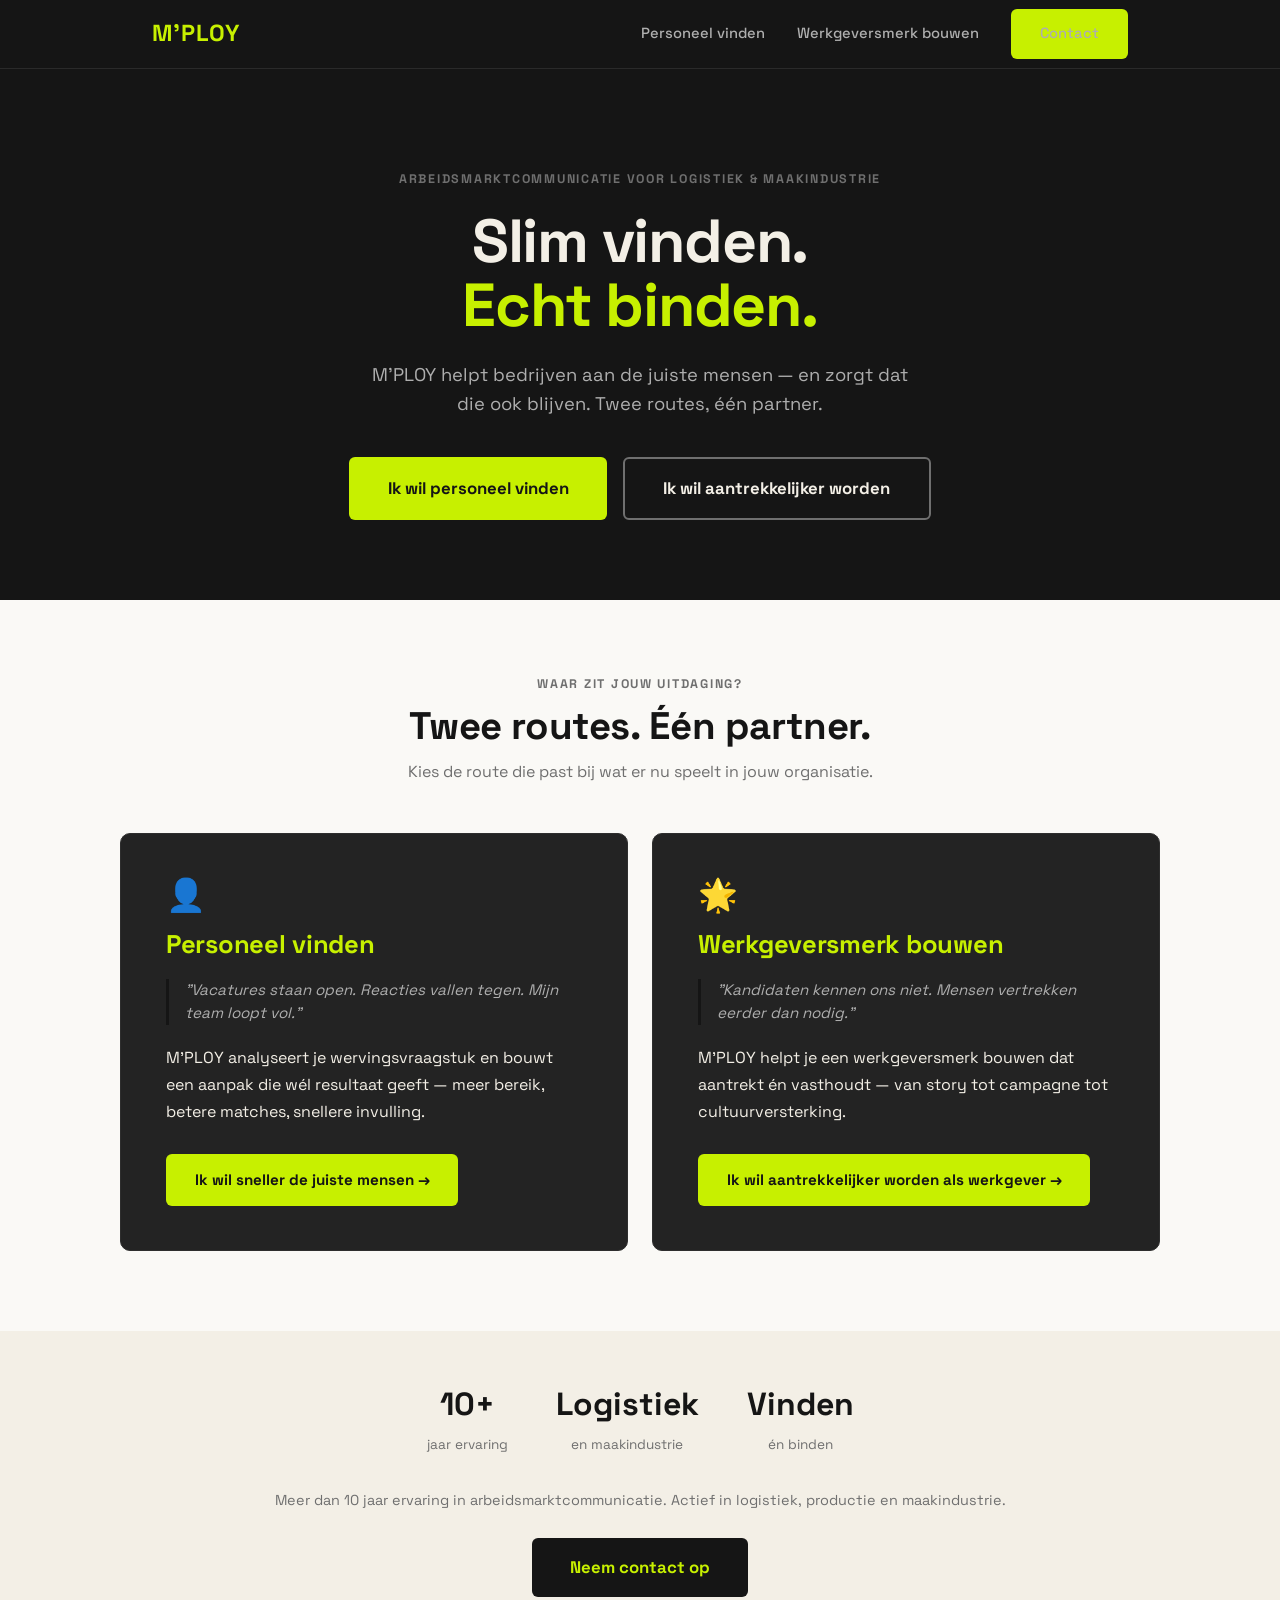
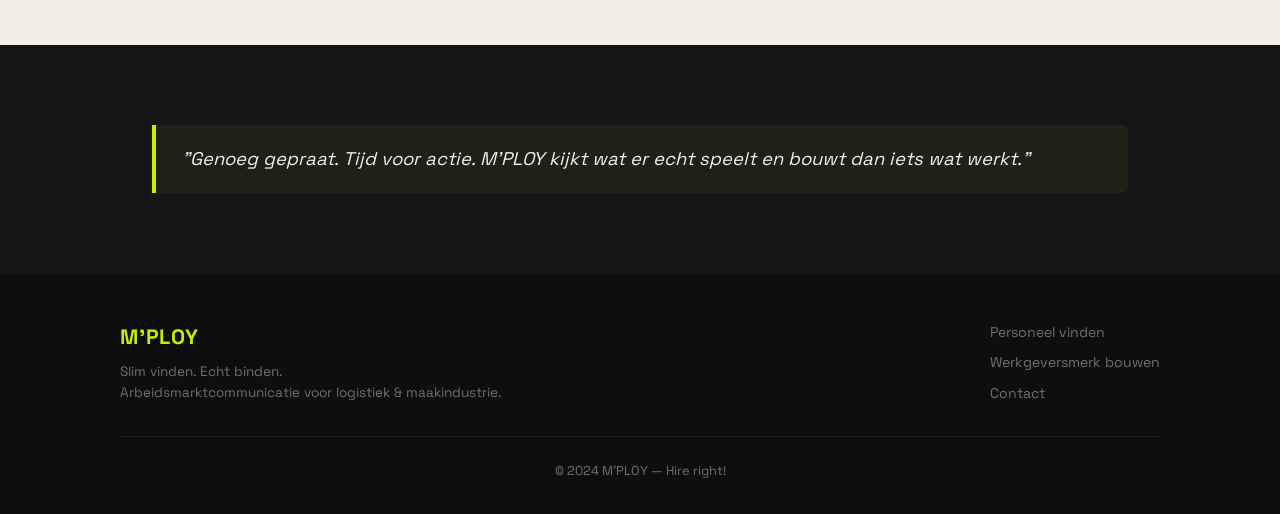
==== index.html @ 52edb27a "Initial commit: M'PLOY website Volledige statische website met: - Homepage (keuzeportaal) - Pagina P" ====
<!DOCTYPE html>
<html lang="nl">
<head>
  <meta charset="UTF-8" />
  <meta name="viewport" content="width=device-width, initial-scale=1.0" />
  <meta name="description" content="M'PLOY helpt bedrijven in logistiek en maakindustrie aan de juiste mensen — en zorgt dat die ook blijven." />
  <title>M'PLOY — Slim vinden. Echt binden.</title>
  <link rel="stylesheet" href="css/style.css" />
</head>
<body>

  <!-- NAV -->
  <nav class="nav">
    <div class="container nav__inner">
      <a href="index.html" class="nav__logo">M'PLOY</a>
      <div class="nav__links">
        <a href="personeel-vinden.html">Personeel vinden</a>
        <a href="werkgeversmerk-bouwen.html">Werkgeversmerk bouwen</a>
        <a href="contact.html" class="btn btn-lime">Contact</a>
      </div>
      <button class="nav__hamburger" aria-label="Menu openen" onclick="toggleMenu()">
        <span></span><span></span><span></span>
      </button>
    </div>
    <div class="nav__mobile" id="mobileMenu">
      <a href="personeel-vinden.html">Personeel vinden</a>
      <a href="werkgeversmerk-bouwen.html">Werkgeversmerk bouwen</a>
      <a href="contact.html">Contact</a>
    </div>
  </nav>

  <!-- HERO -->
  <section class="hero">
    <div class="hero__kicker">
      <span class="label">Arbeidsmarktcommunicatie voor logistiek &amp; maakindustrie</span>
    </div>
    <h1>Slim vinden.<br><span class="lime">Echt binden.</span></h1>
    <p class="hero__sub">
      M'PLOY helpt bedrijven aan de juiste mensen — en zorgt dat die ook blijven.
      Twee routes, één partner.
    </p>
    <div class="hero__acties">
      <a href="personeel-vinden.html" class="btn btn-lime btn-lg">Ik wil personeel vinden</a>
      <a href="werkgeversmerk-bouwen.html" class="btn btn-ghost btn-lg">Ik wil aantrekkelijker worden</a>
    </div>
  </section>

  <!-- KEUZEPORTAAL -->
  <section class="keuze">
    <div class="keuze__intro">
      <p class="label">Waar zit jouw uitdaging?</p>
      <h2>Twee routes. Één partner.</h2>
      <p>Kies de route die past bij wat er nu speelt in jouw organisatie.</p>
    </div>

    <div class="keuze__grid">

      <!-- Route 1 -->
      <a href="personeel-vinden.html" class="keuze__kaart" style="cursor: pointer;">
        <div class="keuze__kaart__icoon">&#128100;</div>
        <h2>Personeel vinden</h2>
        <p class="pijn">"Vacatures staan open. Reacties vallen tegen. Mijn team loopt vol."</p>
        <p class="uitleg">
          M'PLOY analyseert je wervingsvraagstuk en bouwt een aanpak die wél resultaat geeft —
          meer bereik, betere matches, snellere invulling.
        </p>
        <span class="btn btn-lime">Ik wil sneller de juiste mensen &rarr;</span>
      </a>

      <!-- Route 2 -->
      <a href="werkgeversmerk-bouwen.html" class="keuze__kaart" style="cursor: pointer;">
        <div class="keuze__kaart__icoon">&#127775;</div>
        <h2>Werkgeversmerk bouwen</h2>
        <p class="pijn">"Kandidaten kennen ons niet. Mensen vertrekken eerder dan nodig."</p>
        <p class="uitleg">
          M'PLOY helpt je een werkgeversmerk bouwen dat aantrekt én vasthoudt —
          van story tot campagne tot cultuurversterking.
        </p>
        <span class="btn btn-lime">Ik wil aantrekkelijker worden als werkgever &rarr;</span>
      </a>

    </div>
  </section>

  <!-- VERTROUWEN -->
  <section class="vertrouwen-balk">
    <div class="vertrouwen-balk__stats">
      <div>
        <span class="stat__getal">10+</span>
        <span class="stat__label">jaar ervaring</span>
      </div>
      <div>
        <span class="stat__getal">Logistiek</span>
        <span class="stat__label">en maakindustrie</span>
      </div>
      <div>
        <span class="stat__getal">Vinden</span>
        <span class="stat__label">én binden</span>
      </div>
    </div>
    <p>Meer dan 10 jaar ervaring in arbeidsmarktcommunicatie. Actief in logistiek, productie en maakindustrie.</p>
    <a href="contact.html" class="btn btn-donker btn-lg">Neem contact op</a>
  </section>

  <!-- QUOTE -->
  <section class="sectie sectie--donker">
    <div class="container">
      <blockquote class="quote-blok">
        "Genoeg gepraat. Tijd voor actie. M'PLOY kijkt wat er echt speelt en bouwt dan iets wat werkt."
      </blockquote>
    </div>
  </section>

  <!-- FOOTER -->
  <footer class="footer">
    <div class="footer__inner">
      <div>
        <div class="footer__logo">M'PLOY</div>
        <p class="footer__sub">Slim vinden. Echt binden.<br>Arbeidsmarktcommunicatie voor logistiek &amp; maakindustrie.</p>
      </div>
      <nav class="footer__nav">
        <a href="personeel-vinden.html">Personeel vinden</a>
        <a href="werkgeversmerk-bouwen.html">Werkgeversmerk bouwen</a>
        <a href="contact.html">Contact</a>
      </nav>
    </div>
    <div class="footer__bottom">
      &copy; 2024 M'PLOY — Hire right!
    </div>
  </footer>

  <script src="js/main.js"></script>
</body>
</html>
---- css/style.css ----
@import url('https://fonts.googleapis.com/css2?family=Space+Grotesk:wght@400;500;600;700;800&display=swap');

/* ─── Reset & tokens ─────────────────────────────────────────── */
:root {
  --donker:        #151515;
  --donker-zacht:  #232323;
  --zand:          #F3EFE6;
  --wit:           #FAF9F6;
  --lime:          #C7F000;
  --olijf:         #97B800;
  --grijs:         #6F6F6F;
  --grijs-licht:   #AEAEAE;

  --radius:        6px;
  --max-breedte:   1040px;
  --gap:           1.5rem;
}

*, *::before, *::after { box-sizing: border-box; margin: 0; padding: 0; }

html { scroll-behavior: smooth; }

body {
  font-family: 'Space Grotesk', sans-serif;
  background-color: var(--wit);
  color: var(--donker);
  line-height: 1.6;
  -webkit-font-smoothing: antialiased;
}

img { display: block; max-width: 100%; }
a { text-decoration: none; color: inherit; }
ul { list-style: none; }

/* ─── Typografie ─────────────────────────────────────────────── */
h1 { font-size: clamp(2.4rem, 5vw, 3.8rem); font-weight: 800; line-height: 1.05; letter-spacing: -0.02em; }
h2 { font-size: clamp(1.6rem, 3vw, 2.4rem); font-weight: 700; line-height: 1.15; letter-spacing: -0.01em; }
h3 { font-size: 1.2rem; font-weight: 700; line-height: 1.3; }
p  { font-size: 1rem; line-height: 1.7; }

.label {
  font-size: 0.78rem;
  font-weight: 700;
  letter-spacing: 0.14em;
  text-transform: uppercase;
  color: var(--grijs);
}

/* ─── Hulpklassen ────────────────────────────────────────────── */
.container {
  max-width: var(--max-breedte);
  margin: 0 auto;
  padding: 0 2rem;
}

.lime { color: var(--lime); }

/* ─── Knoppen ────────────────────────────────────────────────── */
.btn {
  display: inline-flex;
  align-items: center;
  gap: 0.5rem;
  padding: 0.85rem 1.8rem;
  border-radius: var(--radius);
  font-family: 'Space Grotesk', sans-serif;
  font-weight: 700;
  font-size: 0.95rem;
  cursor: pointer;
  border: none;
  transition: background 0.18s, color 0.18s, transform 0.12s;
}

.btn:active { transform: scale(0.97); }

.btn-lime {
  background: var(--lime);
  color: var(--donker);
}
.btn-lime:hover { background: var(--olijf); }

.btn-ghost {
  background: transparent;
  color: var(--zand);
  border: 2px solid var(--grijs);
}
.btn-ghost:hover { border-color: var(--lime); color: var(--lime); }

.btn-donker {
  background: var(--donker);
  color: var(--lime);
}
.btn-donker:hover { background: var(--donker-zacht); }

.btn-lg {
  padding: 1rem 2.4rem;
  font-size: 1.05rem;
}

/* ─── Nav ────────────────────────────────────────────────────── */
.nav {
  position: sticky;
  top: 0;
  z-index: 100;
  background: var(--donker);
  border-bottom: 1px solid #2a2a2a;
}

.nav__inner {
  display: flex;
  align-items: center;
  justify-content: space-between;
  height: 68px;
}

.nav__logo {
  font-size: 1.45rem;
  font-weight: 800;
  color: var(--lime);
  letter-spacing: 0.04em;
}

.nav__links {
  display: flex;
  align-items: center;
  gap: 2rem;
}

.nav__links a {
  color: var(--grijs-licht);
  font-size: 0.92rem;
  font-weight: 500;
  transition: color 0.15s;
}
.nav__links a:hover { color: var(--zand); }
.nav__links a.actief { color: var(--lime); }

.nav__cta { margin-left: 1rem; }

.nav__hamburger {
  display: none;
  flex-direction: column;
  gap: 5px;
  cursor: pointer;
  background: none;
  border: none;
  padding: 4px;
}
.nav__hamburger span {
  display: block;
  width: 24px;
  height: 2px;
  background: var(--zand);
  border-radius: 2px;
  transition: all 0.2s;
}

.nav__mobile {
  display: none;
  flex-direction: column;
  gap: 0;
  background: var(--donker-zacht);
  padding: 1rem 2rem 1.5rem;
}
.nav__mobile a {
  color: var(--zand);
  padding: 0.7rem 0;
  border-bottom: 1px solid #333;
  font-weight: 500;
}
.nav__mobile a:last-child { border: none; }
.nav__mobile.open { display: flex; }

/* ─── Hero ───────────────────────────────────────────────────── */
.hero {
  background: var(--donker);
  color: var(--zand);
  padding: 6rem 2rem 5rem;
  text-align: center;
}

.hero__kicker {
  margin-bottom: 1.2rem;
}

.hero h1 { margin-bottom: 1.4rem; }

.hero__sub {
  font-size: 1.15rem;
  color: var(--grijs-licht);
  max-width: 560px;
  margin: 0 auto 2.4rem;
  line-height: 1.6;
}

.hero__acties {
  display: flex;
  gap: 1rem;
  justify-content: center;
  flex-wrap: wrap;
}

/* ─── Keuzeportaal (homepage) ────────────────────────────────── */
.keuze {
  padding: 4rem 2rem 5rem;
  background: var(--wit);
}

.keuze__intro {
  text-align: center;
  margin-bottom: 3rem;
}

.keuze__intro .label { margin-bottom: 0.6rem; }
.keuze__intro p { color: var(--grijs); max-width: 480px; margin: 0.6rem auto 0; }

.keuze__grid {
  display: grid;
  grid-template-columns: 1fr 1fr;
  gap: var(--gap);
  max-width: var(--max-breedte);
  margin: 0 auto;
}

.keuze__kaart {
  background: var(--donker-zacht);
  border-radius: 10px;
  padding: 2.8rem;
  display: flex;
  flex-direction: column;
  gap: 1.2rem;
  transition: transform 0.18s, box-shadow 0.18s;
  border: 1px solid #2e2e2e;
}

.keuze__kaart:hover {
  transform: translateY(-4px);
  box-shadow: 0 12px 40px rgba(0,0,0,0.35);
}

.keuze__kaart__icoon {
  font-size: 2rem;
  line-height: 1;
}

.keuze__kaart h2 {
  color: var(--lime);
  font-size: 1.6rem;
}

.keuze__kaart .pijn {
  color: var(--grijs-licht);
  font-style: italic;
  font-size: 0.95rem;
  line-height: 1.5;
  border-left: 3px solid var(--donker);
  padding-left: 1rem;
}

.keuze__kaart .uitleg {
  color: var(--zand);
  font-size: 1rem;
  flex: 1;
}

.keuze__kaart .btn { align-self: flex-start; margin-top: 0.6rem; }

/* ─── Vertrouwen balk ────────────────────────────────────────── */
.vertrouwen-balk {
  background: var(--zand);
  padding: 3rem 2rem;
  text-align: center;
}

.vertrouwen-balk p {
  color: var(--grijs);
  font-size: 0.9rem;
  margin-bottom: 1.6rem;
}

.vertrouwen-balk__stats {
  display: flex;
  justify-content: center;
  gap: 3rem;
  margin-bottom: 2rem;
  flex-wrap: wrap;
}

.stat__getal {
  display: block;
  font-size: 2rem;
  font-weight: 800;
  color: var(--donker);
}

.stat__label {
  font-size: 0.85rem;
  color: var(--grijs);
}

/* ─── Sectie: pijn / gevolg / gewenst / aanpak ───────────────── */
.sectie {
  padding: 5rem 2rem;
}

.sectie--donker {
  background: var(--donker);
  color: var(--zand);
}

.sectie--donker-zacht {
  background: var(--donker-zacht);
  color: var(--zand);
}

.sectie--zand {
  background: var(--zand);
  color: var(--donker);
}

.sectie--wit {
  background: var(--wit);
  color: var(--donker);
}

.sectie__kop {
  max-width: var(--max-breedte);
  margin: 0 auto 3rem;
}

.sectie__kop .label { margin-bottom: 0.8rem; display: block; }

.sectie__kop h2 { margin-bottom: 1rem; }

.sectie__kop p {
  font-size: 1.1rem;
  color: var(--grijs);
  max-width: 620px;
}

.sectie--donker .sectie__kop p,
.sectie--donker-zacht .sectie__kop p { color: var(--grijs-licht); }

/* ─── Lijsten ────────────────────────────────────────────────── */
.check-lijst {
  display: flex;
  flex-direction: column;
  gap: 1rem;
  max-width: var(--max-breedte);
  margin: 0 auto;
}

.check-lijst li {
  display: flex;
  align-items: flex-start;
  gap: 1rem;
  font-size: 1.05rem;
  line-height: 1.5;
}

.check-lijst li::before {
  content: '';
  flex-shrink: 0;
  width: 22px;
  height: 22px;
  margin-top: 2px;
  background: var(--lime);
  border-radius: 50%;
  background-image: url("data:image/svg+xml,%3Csvg xmlns='http://www.w3.org/2000/svg' viewBox='0 0 24 24' fill='none' stroke='%23151515' stroke-width='3' stroke-linecap='round' stroke-linejoin='round'%3E%3Cpolyline points='20 6 9 17 4 12'/%3E%3C/svg%3E");
  background-size: 14px;
  background-repeat: no-repeat;
  background-position: center;
}

.kruis-lijst {
  display: flex;
  flex-direction: column;
  gap: 1rem;
  max-width: var(--max-breedte);
  margin: 0 auto;
}

.kruis-lijst li {
  display: flex;
  align-items: flex-start;
  gap: 1rem;
  font-size: 1.05rem;
  line-height: 1.5;
}

.kruis-lijst li::before {
  content: '';
  flex-shrink: 0;
  width: 22px;
  height: 22px;
  margin-top: 2px;
  border-radius: 50%;
  background: #3a1a1a;
  background-image: url("data:image/svg+xml,%3Csvg xmlns='http://www.w3.org/2000/svg' viewBox='0 0 24 24' fill='none' stroke='%23ff6b6b' stroke-width='3' stroke-linecap='round' stroke-linejoin='round'%3E%3Cline x1='18' y1='6' x2='6' y2='18'/%3E%3Cline x1='6' y1='6' x2='18' y2='18'/%3E%3C/svg%3E");
  background-size: 13px;
  background-repeat: no-repeat;
  background-position: center;
}

/* ─── Stappen-grid (aanpak M'PLOY) ───────────────────────────── */
.stappen-grid {
  display: grid;
  grid-template-columns: repeat(auto-fit, minmax(240px, 1fr));
  gap: var(--gap);
  max-width: var(--max-breedte);
  margin: 0 auto;
}

.stap {
  background: var(--donker-zacht);
  border: 1px solid #2e2e2e;
  border-radius: var(--radius);
  padding: 2rem;
}

.stap__nr {
  font-size: 2rem;
  font-weight: 800;
  color: var(--lime);
  line-height: 1;
  margin-bottom: 0.8rem;
}

.stap h3 { color: var(--zand); margin-bottom: 0.5rem; }
.stap p  { color: var(--grijs-licht); font-size: 0.92rem; }

/* ─── Belofte blok ───────────────────────────────────────────── */
.belofte {
  background: var(--lime);
  border-radius: var(--radius);
  padding: 2.4rem 3rem;
  max-width: var(--max-breedte);
  margin: 0 auto;
  display: flex;
  align-items: center;
  justify-content: space-between;
  gap: 2rem;
  flex-wrap: wrap;
}

.belofte__tekst {
  font-size: 1.3rem;
  font-weight: 700;
  color: var(--donker);
  max-width: 520px;
  line-height: 1.3;
}

/* ─── CTA-sectie ─────────────────────────────────────────────── */
.cta-sectie {
  padding: 5rem 2rem;
  background: var(--donker);
  text-align: center;
}

.cta-sectie h2 { color: var(--zand); margin-bottom: 1rem; }
.cta-sectie p  { color: var(--grijs); margin-bottom: 2.4rem; max-width: 480px; margin-left: auto; margin-right: auto; }

/* ─── Twee-kolom layout ──────────────────────────────────────── */
.twee-kolom {
  display: grid;
  grid-template-columns: 1fr 1fr;
  gap: 4rem;
  align-items: start;
  max-width: var(--max-breedte);
  margin: 0 auto;
}

/* ─── Contact form ───────────────────────────────────────────── */
.form {
  display: flex;
  flex-direction: column;
  gap: 1.2rem;
  max-width: 600px;
  margin: 0 auto;
}

.form-veld {
  display: flex;
  flex-direction: column;
  gap: 0.4rem;
}

.form-veld label {
  font-size: 0.88rem;
  font-weight: 600;
  color: var(--grijs-licht);
}

.form-veld input,
.form-veld select,
.form-veld textarea {
  background: #1e1e1e;
  border: 1px solid #333;
  border-radius: var(--radius);
  color: var(--zand);
  font-family: 'Space Grotesk', sans-serif;
  font-size: 0.97rem;
  padding: 0.85rem 1.1rem;
  transition: border-color 0.15s;
  outline: none;
  width: 100%;
}

.form-veld input:focus,
.form-veld select,
.form-veld textarea:focus {
  border-color: var(--lime);
}

.form-veld textarea { resize: vertical; min-height: 130px; }

.form-veld select { cursor: pointer; }
.form-veld select option { background: var(--donker-zacht); }

/* ─── Footer ─────────────────────────────────────────────────── */
.footer {
  background: #0e0e0e;
  color: var(--grijs);
  padding: 3rem 2rem 2rem;
}

.footer__inner {
  max-width: var(--max-breedte);
  margin: 0 auto;
  display: flex;
  justify-content: space-between;
  align-items: flex-start;
  gap: 2rem;
  flex-wrap: wrap;
}

.footer__logo {
  font-size: 1.3rem;
  font-weight: 800;
  color: var(--lime);
  letter-spacing: 0.04em;
  margin-bottom: 0.5rem;
}

.footer__sub { font-size: 0.85rem; line-height: 1.5; }

.footer__nav {
  display: flex;
  flex-direction: column;
  gap: 0.5rem;
}

.footer__nav a { font-size: 0.88rem; transition: color 0.15s; }
.footer__nav a:hover { color: var(--lime); }

.footer__bottom {
  max-width: var(--max-breedte);
  margin: 2rem auto 0;
  padding-top: 1.5rem;
  border-top: 1px solid #222;
  font-size: 0.8rem;
  text-align: center;
}

/* ─── Divisielijn ────────────────────────────────────────────── */
.divisor {
  width: 48px;
  height: 4px;
  background: var(--lime);
  border-radius: 2px;
  margin-bottom: 1.4rem;
}

/* ─── Highlight quote ────────────────────────────────────────── */
.quote-blok {
  border-left: 4px solid var(--lime);
  padding: 1.2rem 1.6rem;
  background: rgba(199,240,0,0.05);
  border-radius: 0 var(--radius) var(--radius) 0;
  max-width: var(--max-breedte);
  margin: 0 auto;
  font-size: 1.15rem;
  font-style: italic;
  color: var(--zand);
  line-height: 1.6;
}

/* ─── Breadcrumb ─────────────────────────────────────────────── */
.breadcrumb {
  background: var(--donker-zacht);
  padding: 0.7rem 2rem;
  font-size: 0.82rem;
  color: var(--grijs);
}
.breadcrumb a { color: var(--grijs-licht); }
.breadcrumb a:hover { color: var(--lime); }
.breadcrumb span { margin: 0 0.5rem; }

/* ─── Responsive ─────────────────────────────────────────────── */
@media (max-width: 768px) {
  .nav__links { display: none; }
  .nav__hamburger { display: flex; }

  .keuze__grid { grid-template-columns: 1fr; }
  .twee-kolom  { grid-template-columns: 1fr; gap: 2.5rem; }
  .stappen-grid { grid-template-columns: 1fr; }

  .belofte { flex-direction: column; align-items: flex-start; }

  .vertrouwen-balk__stats { gap: 1.5rem; }

  .hero { padding: 4rem 1.5rem 3.5rem; }
  .sectie { padding: 3.5rem 1.5rem; }

  .keuze__kaart { padding: 2rem; }
  .footer__inner { flex-direction: column; }
}

@media (max-width: 480px) {
  h1 { font-size: 2rem; }
  h2 { font-size: 1.5rem; }
  .hero__acties { flex-direction: column; align-items: center; }
  .belofte { padding: 1.8rem; }
}

/* ─── Fade-in animaties ──────────────────────────────────────── */
.verborgen {
  opacity: 0;
  transform: translateY(20px);
  transition: opacity 0.5s ease, transform 0.5s ease;
}

.zichtbaar {
  opacity: 1;
  transform: translateY(0);
}
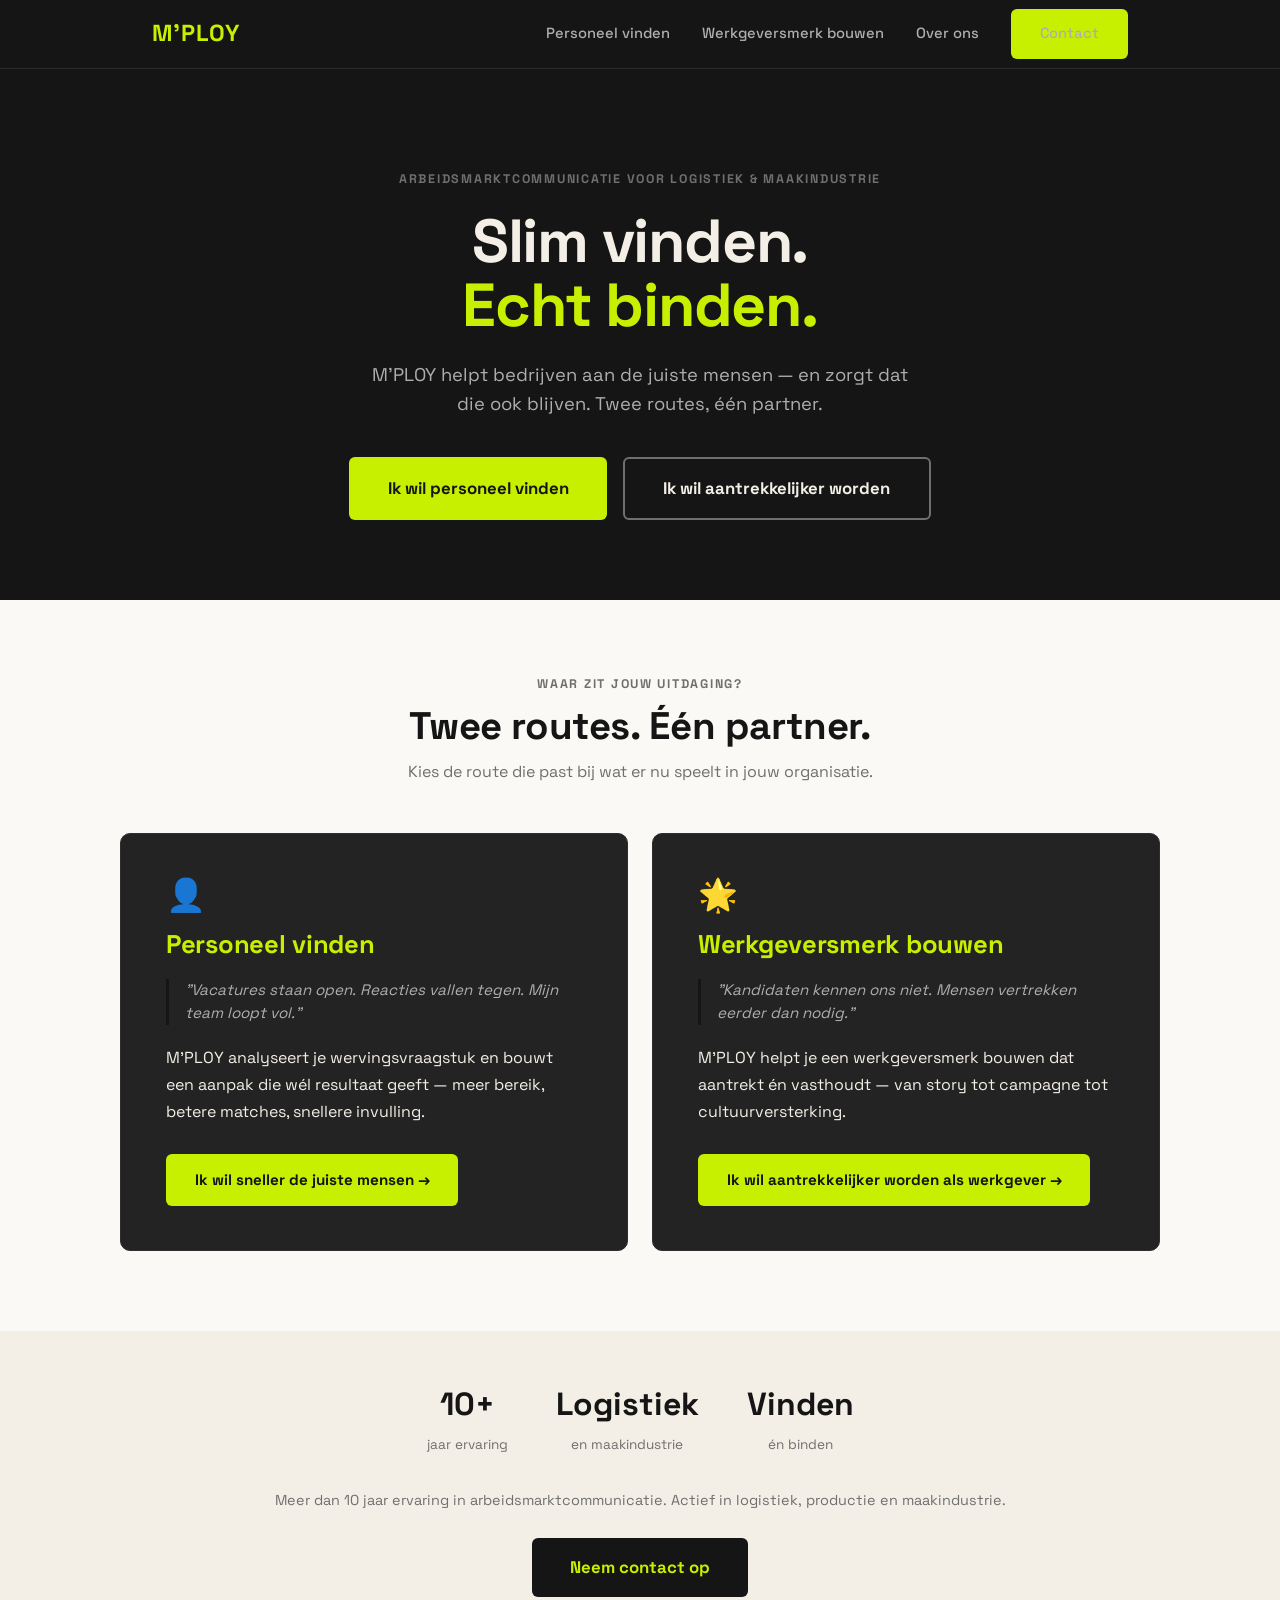
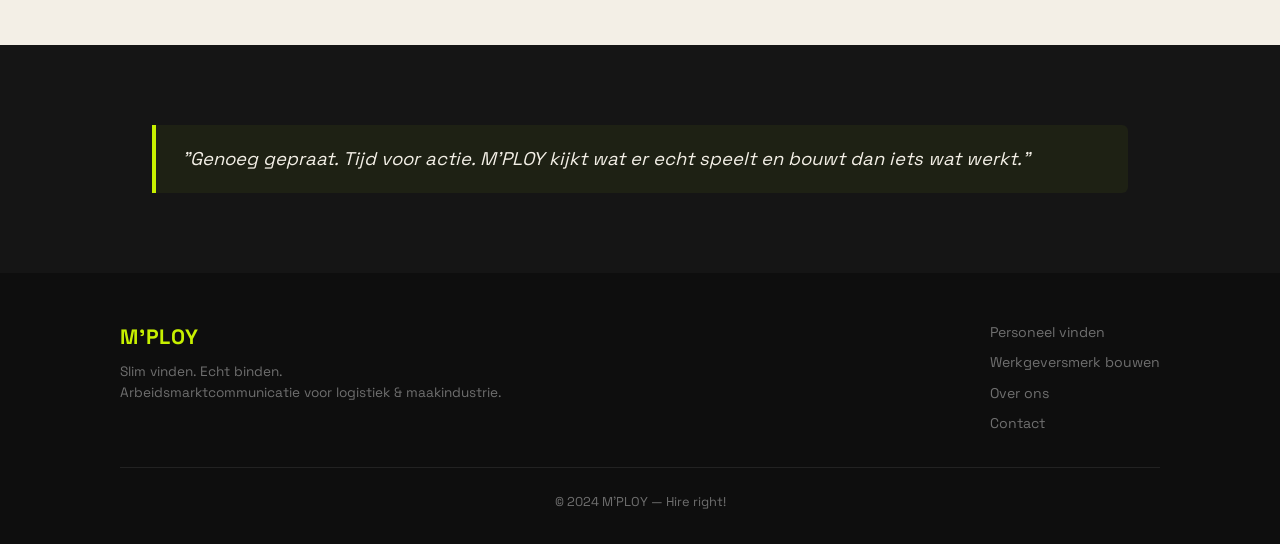
==== commit 1d951c2d: "Voeg Over ons pagina toe met teamleden en bedrijfsinfo - Nieuwe over-ons.html met hero, intro, No Cr" ====
--- a/index.html
+++ b/index.html
@@ -16,6 +16,7 @@
       <div class="nav__links">
         <a href="personeel-vinden.html">Personeel vinden</a>
         <a href="werkgeversmerk-bouwen.html">Werkgeversmerk bouwen</a>
+        <a href="over-ons.html">Over ons</a>
         <a href="contact.html" class="btn btn-lime">Contact</a>
       </div>
       <button class="nav__hamburger" aria-label="Menu openen" onclick="toggleMenu()">
@@ -25,6 +26,7 @@
     <div class="nav__mobile" id="mobileMenu">
       <a href="personeel-vinden.html">Personeel vinden</a>
       <a href="werkgeversmerk-bouwen.html">Werkgeversmerk bouwen</a>
+      <a href="over-ons.html">Over ons</a>
       <a href="contact.html">Contact</a>
     </div>
   </nav>
@@ -121,6 +123,7 @@
       <nav class="footer__nav">
         <a href="personeel-vinden.html">Personeel vinden</a>
         <a href="werkgeversmerk-bouwen.html">Werkgeversmerk bouwen</a>
+        <a href="over-ons.html">Over ons</a>
         <a href="contact.html">Contact</a>
       </nav>
     </div>
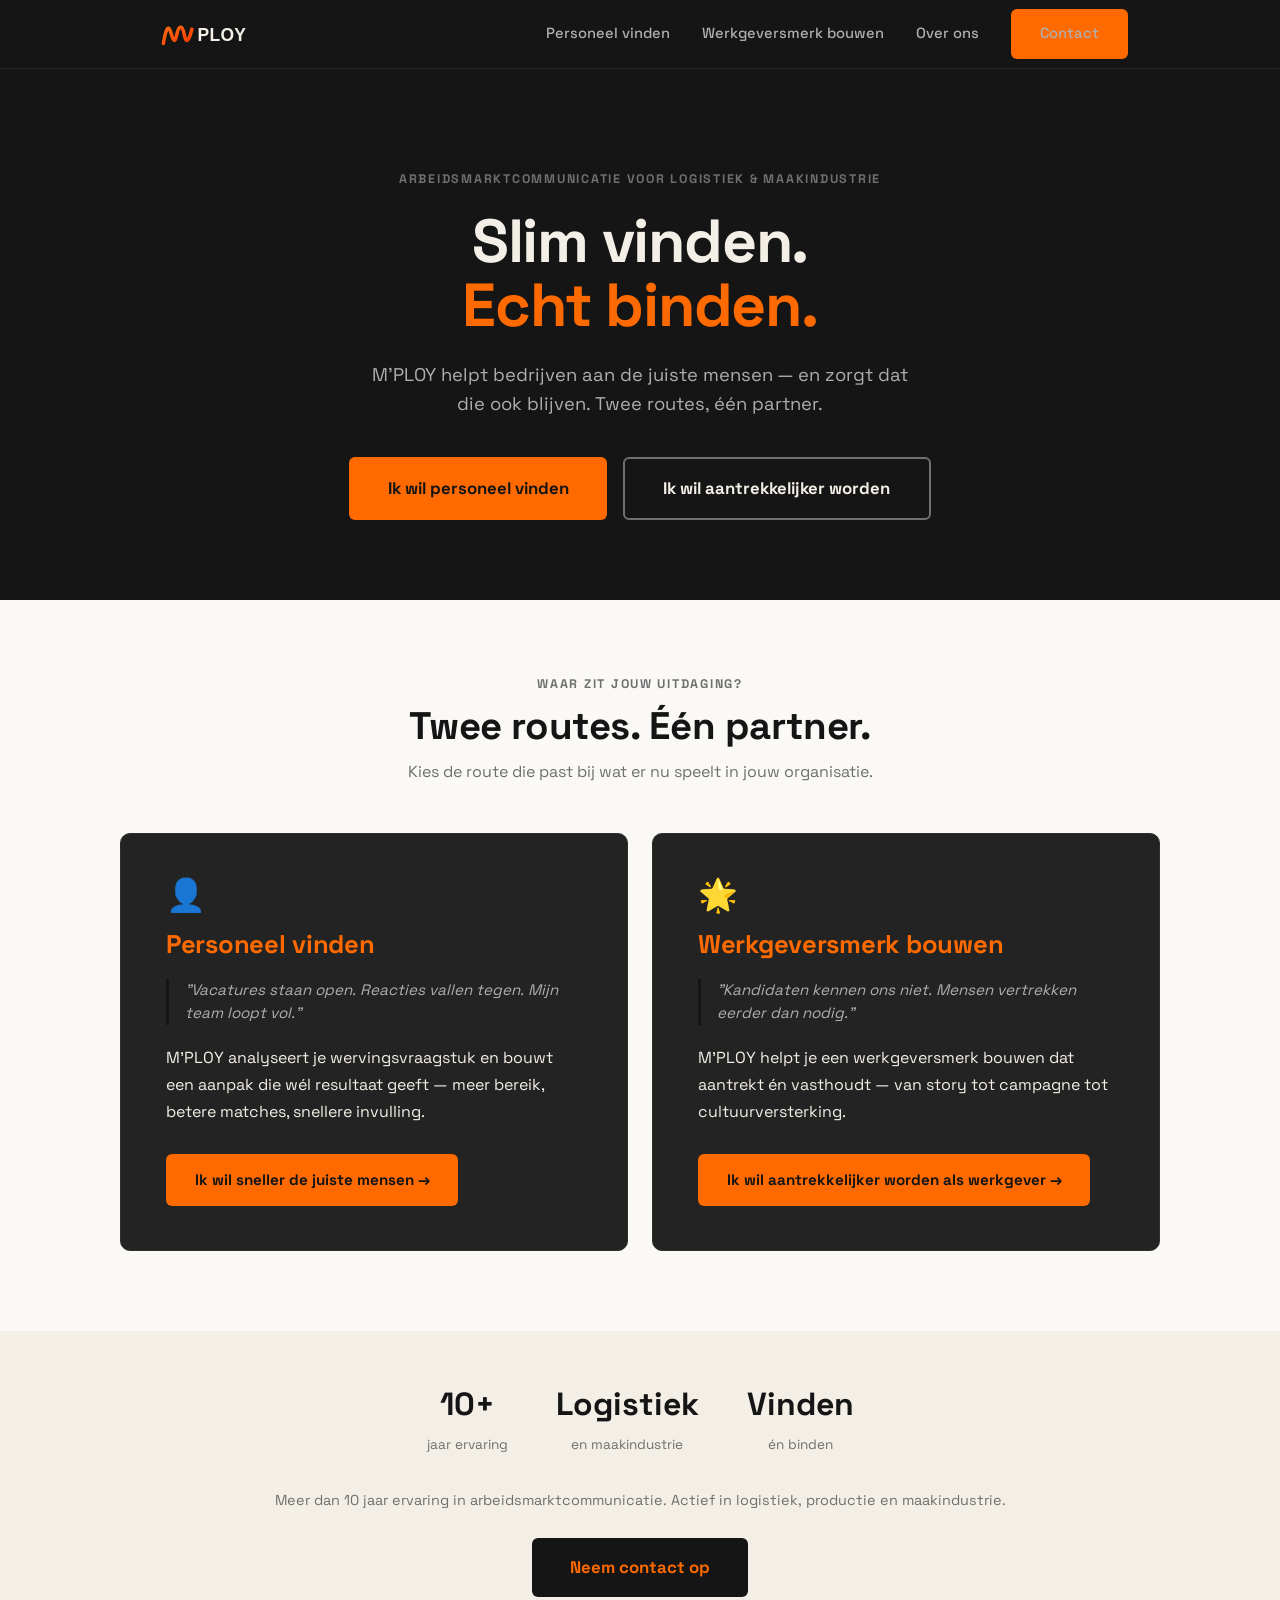
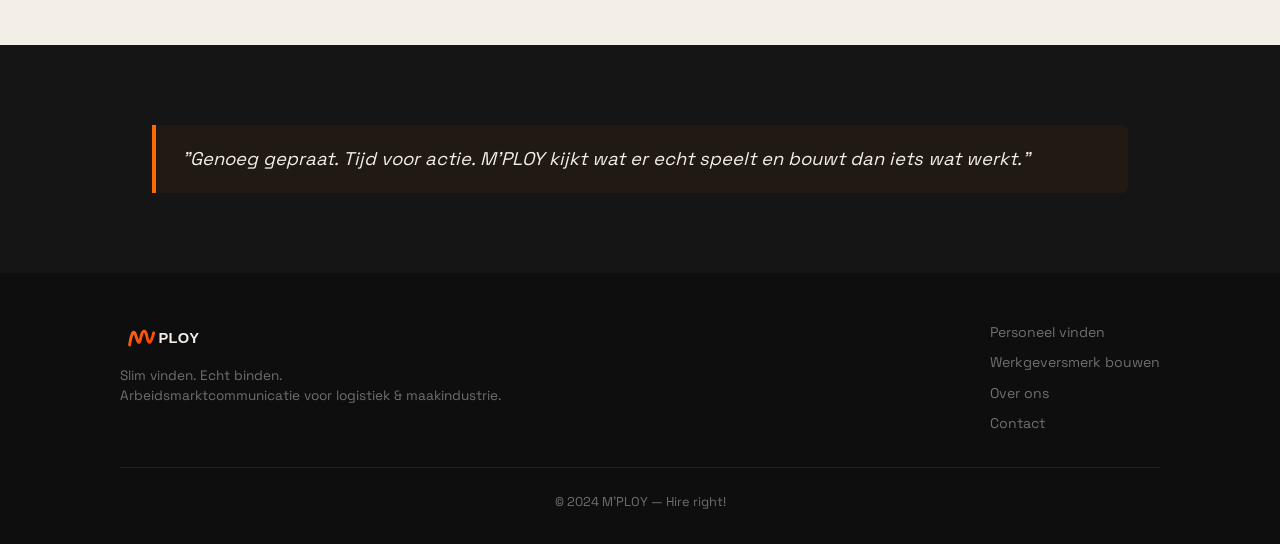
==== commit 1887200f: "Voeg M'PLOY logo toe en vervang geel door oranje - Logo SVG toegevoegd (mploy-logo-wit.svg voor donk" ====
--- a/index.html
+++ b/index.html
@@ -12,7 +12,7 @@
   <!-- NAV -->
   <nav class="nav">
     <div class="container nav__inner">
-      <a href="index.html" class="nav__logo">M'PLOY</a>
+      <a href="index.html" class="nav__logo"><img src="images/mploy-logo-wit.svg" alt="M'PLOY"></a>
       <div class="nav__links">
         <a href="personeel-vinden.html">Personeel vinden</a>
         <a href="werkgeversmerk-bouwen.html">Werkgeversmerk bouwen</a>
@@ -117,7 +117,7 @@
   <footer class="footer">
     <div class="footer__inner">
       <div>
-        <div class="footer__logo">M'PLOY</div>
+        <div class="footer__logo"><img src="images/mploy-logo-wit.svg" alt="M'PLOY"></div>
         <p class="footer__sub">Slim vinden. Echt binden.<br>Arbeidsmarktcommunicatie voor logistiek &amp; maakindustrie.</p>
       </div>
       <nav class="footer__nav">
--- a/css/style.css
+++ b/css/style.css
@@ -6,8 +6,8 @@
   --donker-zacht:  #232323;
   --zand:          #F3EFE6;
   --wit:           #FAF9F6;
-  --lime:          #C7F000;
-  --olijf:         #97B800;
+  --lime:          #ff6a00;
+  --olijf:         #cc4f00;
   --grijs:         #6F6F6F;
   --grijs-licht:   #AEAEAE;
 
@@ -113,10 +113,12 @@
 }
 
 .nav__logo {
-  font-size: 1.45rem;
-  font-weight: 800;
-  color: var(--lime);
-  letter-spacing: 0.04em;
+  display: flex;
+  align-items: center;
+}
+.nav__logo img {
+  height: 38px;
+  width: auto;
 }
 
 .nav__links {
@@ -535,11 +537,12 @@
 }
 
 .footer__logo {
-  font-size: 1.3rem;
-  font-weight: 800;
-  color: var(--lime);
-  letter-spacing: 0.04em;
-  margin-bottom: 0.5rem;
+  display: block;
+  margin-bottom: 0.8rem;
+}
+.footer__logo img {
+  height: 32px;
+  width: auto;
 }
 
 .footer__sub { font-size: 0.85rem; line-height: 1.5; }
@@ -575,7 +578,7 @@
 .quote-blok {
   border-left: 4px solid var(--lime);
   padding: 1.2rem 1.6rem;
-  background: rgba(199,240,0,0.05);
+  background: rgba(255,106,0,0.05);
   border-radius: 0 var(--radius) var(--radius) 0;
   max-width: var(--max-breedte);
   margin: 0 auto;
